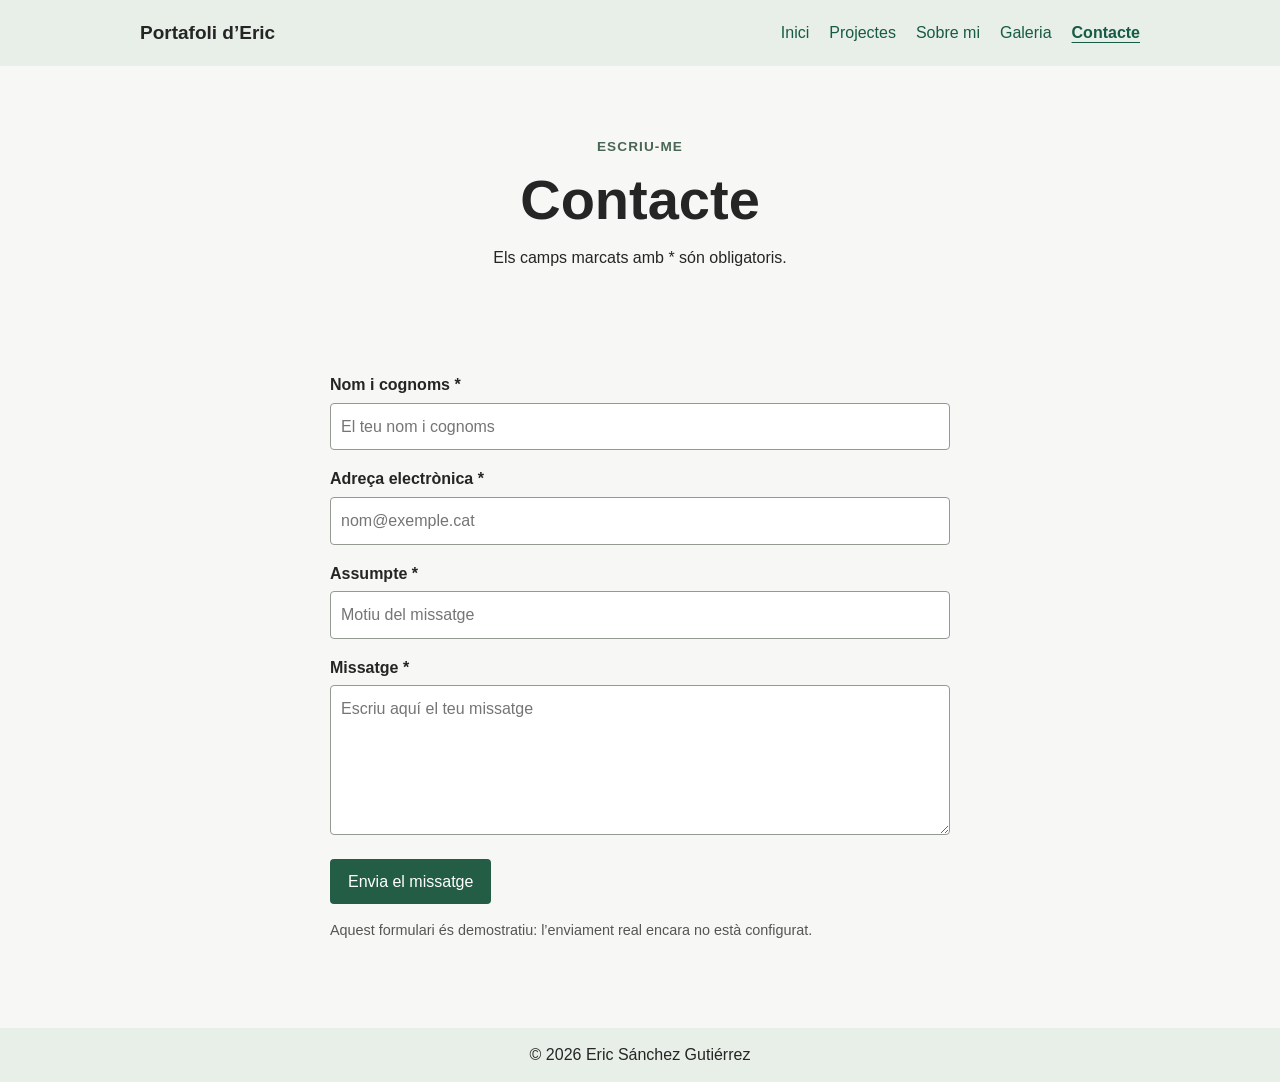
==== contacte.html @ 4e9a62b4 "Web casi sencera" ====
<!DOCTYPE html>
<html lang="ca">
<head>
    <meta charset="UTF-8">
    <meta name="viewport" content="width=device-width, initial-scale=1">
    <meta name="description" content="Contacta amb l'Eric a través del formulari del seu portafoli.">
    <title>Contacte | Portafoli d'Eric</title>
    <link rel="stylesheet" href="css/styles.css">
</head>
<body>
    <header class="site-header">
        <a class="brand" href="index.html">Portafoli d’Eric</a>
        <nav aria-label="Navegació principal">
            <a href="index.html">Inici</a>
            <a href="projectes.html">Projectes</a>
            <a href="sobre-mi.html">Sobre mi</a>
            <a href="galeria.html">Galeria</a>
            <a href="contacte.html" aria-current="page">Contacte</a>
        </nav>
    </header>

    <main>
        <section class="page-heading">
            <p class="eyebrow">Escriu-me</p>
            <h1>Contacte</h1>
            <p>Els camps marcats amb * són obligatoris.</p>
        </section>

        <section class="content-section">
            <form class="contact-form">
                <div class="form-field">
                    <label for="nom">Nom i cognoms *</label>
                    <input id="nom" name="nom" type="text" placeholder="El teu nom i cognoms" minlength="2" maxlength="80" required>
                </div>
                <div class="form-field">
                    <label for="email">Adreça electrònica *</label>
                    <input id="email" name="email" type="email" placeholder="nom@exemple.cat" maxlength="120" required>
                </div>
                <div class="form-field">
                    <label for="assumpte">Assumpte *</label>
                    <input id="assumpte" name="assumpte" type="text" placeholder="Motiu del missatge" minlength="3" maxlength="100" required>
                </div>
                <div class="form-field">
                    <label for="missatge">Missatge *</label>
                    <textarea id="missatge" name="missatge" placeholder="Escriu aquí el teu missatge" minlength="10" maxlength="1000" required></textarea>
                </div>
                <button class="button" type="submit">Envia el missatge</button>
                <p class="form-note">Aquest formulari és demostratiu: l’enviament real encara no està configurat.</p>
            </form>
        </section>
    </main>

    <footer class="site-footer">
        <p>© 2026 Eric Sánchez Gutiérrez</p>
    </footer>
</body>
</html>
---- css/styles.css ----
/* Estils compartits per a totes les pàgines del portafoli. */
:root {
    font-family: Arial, Helvetica, sans-serif;
    color: #252525;
    background: #f7f7f5;
    font-synthesis: none;
    line-height: 1.6;
}

* {
    box-sizing: border-box;
}

body {
    min-width: 320px;
    margin: 0;
}

a {
    color: #165b45;
}

a:hover {
    color: #a74727;
}

a:focus-visible,
button:focus-visible,
input:focus-visible,
textarea:focus-visible {
    outline: 3px solid #d8793f;
    outline-offset: 2px;
}

.site-header {
    display: flex;
    align-items: center;
    justify-content: space-between;
    gap: 20px;
    padding: 18px max(24px, calc((100% - 1000px) / 2));
    background: #e8eee8;
}

.brand {
    color: #252525;
    font-size: 19px;
    font-weight: bold;
    text-decoration: none;
}

nav {
    display: flex;
    flex-wrap: wrap;
    gap: 10px 20px;
}

nav a {
    text-decoration: none;
}

nav a[aria-current="page"] {
    font-weight: bold;
    text-decoration: underline;
    text-underline-offset: 4px;
}

.intro,
.page-heading {
    padding: 70px 24px 48px;
    text-align: center;
}

.intro {
    background: #e2eee6;
}

.intro h1,
.page-heading h1 {
    margin: 0 0 12px;
    font-size: clamp(2.2rem, 6vw, 3.5rem);
    line-height: 1.15;
}

.intro > p:not(.eyebrow),
.page-heading > p:not(.eyebrow) {
    max-width: 620px;
    margin: 0 auto 22px;
}

.eyebrow {
    margin: 0 0 10px;
    color: #4a6656;
    font-size: 0.85rem;
    font-weight: bold;
    letter-spacing: 0.08em;
    text-transform: uppercase;
}

.button {
    display: inline-block;
    padding: 10px 18px;
    border: 0;
    border-radius: 4px;
    background: #235d46;
    color: white;
    font: inherit;
    text-decoration: none;
    cursor: pointer;
}

.button:hover {
    background: #174430;
    color: white;
}

.content-section {
    width: min(900px, calc(100% - 40px));
    margin: 0 auto;
    padding: 32px 0;
}

.content-section > h2 {
    margin-top: 0;
}

.simple-grid {
    display: flex;
    flex-wrap: wrap;
    gap: 18px;
}

.social-section {
    padding-top: 8px;
}

.social-links {
    display: flex;
    flex-wrap: wrap;
    gap: 12px;
    margin: 0;
    padding: 0;
    list-style: none;
}

.social-links li {
    display: flex;
    flex: 1 1 180px;
    align-items: center;
    gap: 9px;
    padding: 12px;
    border: 1px solid #d8ded8;
    border-radius: 5px;
    background: white;
    font-weight: bold;
}

.social-icon {
    flex: 0 0 24px;
    width: 24px;
    height: 24px;
}

.instagram-icon {
    fill: none;
    stroke: #c13584;
    stroke-width: 2;
}

.instagram-icon .icon-dot {
    fill: #c13584;
    stroke: none;
}

.linkedin-icon {
    fill: #0a66c2;
}

.github-icon {
    fill: #252525;
}

.card {
    flex: 1 1 280px;
    padding: 22px;
    border: 1px solid #d8ded8;
    border-radius: 6px;
    background: white;
}

.card h2,
.card h3 {
    margin-top: 0;
}

.text-link {
    display: inline-block;
    margin-top: 8px;
}

.project-image {
    margin: 20px 0;
}

.project-image img {
    display: block;
    width: 100%;
    height: auto;
    border: 1px solid #d8ded8;
    border-radius: 4px;
}

.project-image figcaption {
    margin-top: 6px;
    color: #555;
    font-size: 0.9rem;
}

.table-wrap {
    overflow-x: auto;
}

table {
    width: 100%;
    border-collapse: collapse;
    background: white;
}

th,
td {
    padding: 12px;
    border: 1px solid #cbd3cb;
    text-align: left;
}

th {
    background: #e2eee6;
}

tbody tr:hover {
    background: #f0f5f0;
}

/* La galeria utilitza Flexbox i manté la proporció de les imatges. */
.gallery {
    display: flex;
    flex-wrap: wrap;
    gap: 16px;
}

.gallery figure {
    flex: 1 1 260px;
    min-width: 0;
    margin: 0;
    overflow: hidden;
    border: 1px solid #d8ded8;
    border-radius: 5px;
    background: white;
}

.gallery img {
    display: block;
    width: 100%;
    aspect-ratio: 16 / 10;
    object-fit: cover;
    transition: transform 180ms ease;
}

.gallery figure:hover img {
    transform: scale(1.04);
}

.gallery figcaption {
    padding: 8px 12px;
}

.contact-form {
    max-width: 620px;
    margin: 0 auto;
}

.form-field {
    margin-bottom: 16px;
}

.form-field label {
    display: block;
    margin-bottom: 5px;
    font-weight: bold;
}

.form-field input,
.form-field textarea {
    width: 100%;
    padding: 10px;
    border: 1px solid #929a92;
    border-radius: 4px;
    background: white;
    color: inherit;
    font: inherit;
}

.form-field textarea {
    min-height: 150px;
    resize: vertical;
}

.form-field input:focus,
.form-field textarea:focus {
    border-color: #235d46;
}

.form-field input:invalid:not(:placeholder-shown),
.form-field textarea:invalid:not(:placeholder-shown) {
    border-color: #ae342d;
}

.form-note {
    color: #555;
    font-size: 0.9rem;
}

.site-footer {
    margin-top: 40px;
    padding: 14px 20px;
    background: #e8eee8;
    text-align: center;
}

.site-footer p {
    margin: 0;
}

/* En pantalles estretes, el menú passa a dues línies i els blocs ocupen l'ample disponible. */
@media (max-width: 700px) {
    .site-header {
        align-items: flex-start;
        flex-direction: column;
        padding: 16px 20px;
    }

    nav {
        gap: 8px 14px;
    }

    .intro,
    .page-heading {
        padding: 48px 20px 34px;
    }

    .content-section {
        width: min(100% - 32px, 600px);
        padding: 24px 0;
    }

    .gallery figure {
        flex-basis: 220px;
    }
}

@media (max-width: 480px) {
    .gallery figure {
        flex-basis: 100%;
    }

    th,
    td {
        padding: 9px;
    }
}
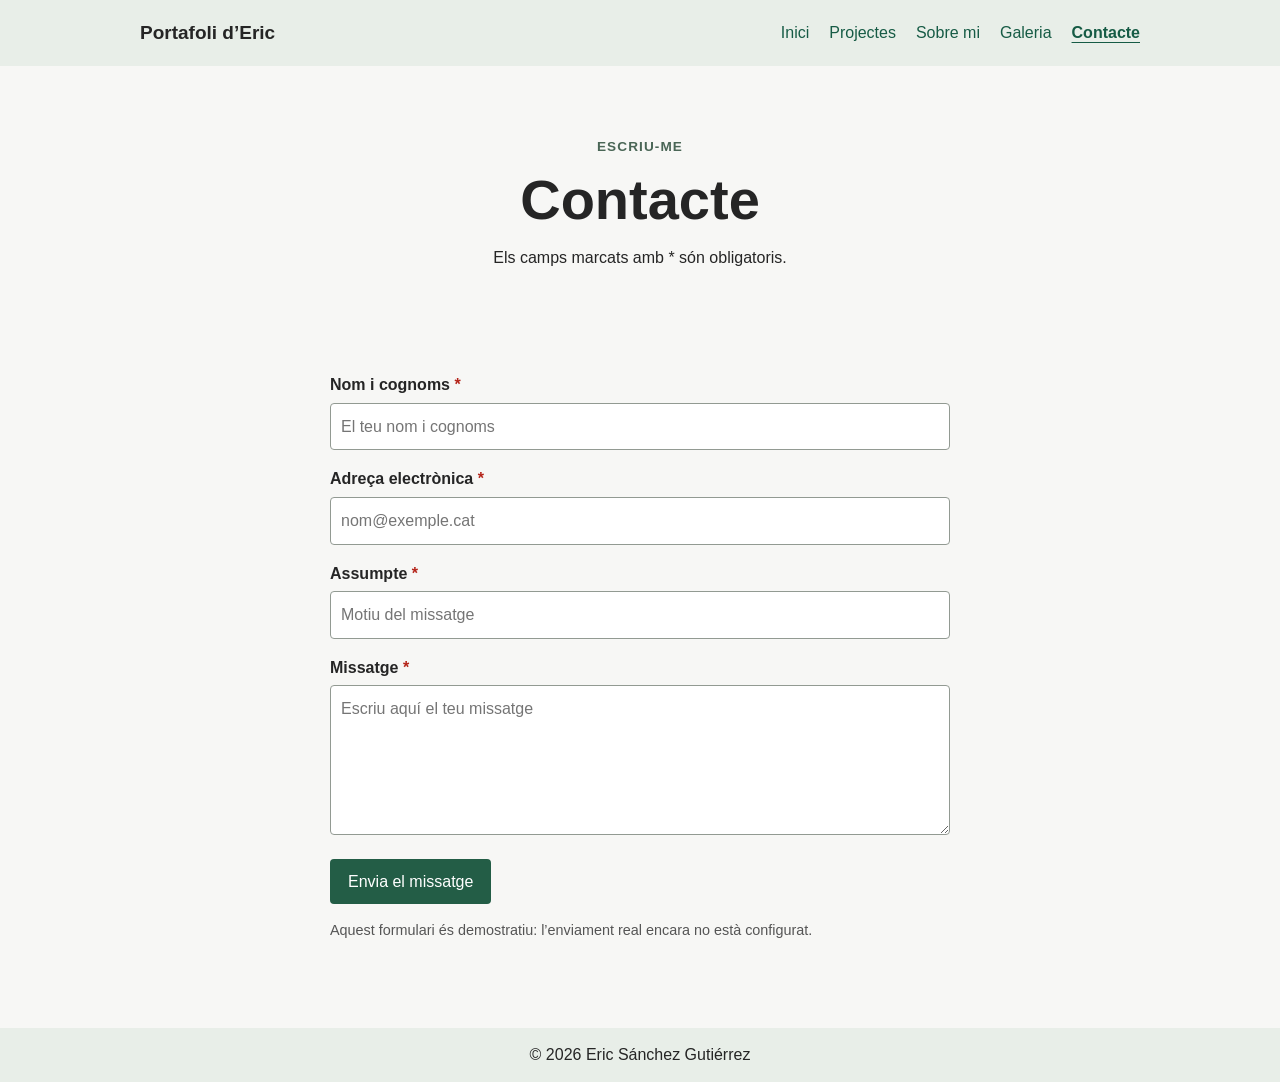
==== commit d363016d: "mas canvios de links" ====
--- a/contacte.html
+++ b/contacte.html
@@ -29,19 +29,19 @@
         <section class="content-section">
             <form class="contact-form">
                 <div class="form-field">
-                    <label for="nom">Nom i cognoms *</label>
+                    <label for="nom">Nom i cognoms <span class="required-mark">*</span></label>
                     <input id="nom" name="nom" type="text" placeholder="El teu nom i cognoms" minlength="2" maxlength="80" required>
                 </div>
                 <div class="form-field">
-                    <label for="email">Adreça electrònica *</label>
+                    <label for="email">Adreça electrònica <span class="required-mark">*</span></label>
                     <input id="email" name="email" type="email" placeholder="nom@exemple.cat" maxlength="120" required>
                 </div>
                 <div class="form-field">
-                    <label for="assumpte">Assumpte *</label>
+                    <label for="assumpte">Assumpte <span class="required-mark">*</span></label>
                     <input id="assumpte" name="assumpte" type="text" placeholder="Motiu del missatge" minlength="3" maxlength="100" required>
                 </div>
                 <div class="form-field">
-                    <label for="missatge">Missatge *</label>
+                    <label for="missatge">Missatge <span class="required-mark">*</span></label>
                     <textarea id="missatge" name="missatge" placeholder="Escriu aquí el teu missatge" minlength="10" maxlength="1000" required></textarea>
                 </div>
                 <button class="button" type="submit">Envia el missatge</button>
--- a/css/styles.css
+++ b/css/styles.css
@@ -5,6 +5,7 @@
     background: #f7f7f5;
     font-synthesis: none;
     line-height: 1.6;
+    overscroll-behavior: none;
 }
 
 * {
@@ -12,8 +13,17 @@
 }
 
 body {
+    display: flex;
+    min-height: 100vh;
+    min-height: 100dvh;
     min-width: 320px;
+    flex-direction: column;
     margin: 0;
+    background: #f7f7f5;
+}
+
+main {
+    flex: 1;
 }
 
 a {
@@ -143,15 +153,36 @@
 }
 
 .social-links li {
-    display: flex;
     flex: 1 1 180px;
-    align-items: center;
-    gap: 9px;
-    padding: 12px;
     border: 1px solid #d8ded8;
     border-radius: 5px;
     background: white;
+    transition: border-color 180ms ease, box-shadow 180ms ease, transform 180ms ease;
+}
+
+.social-links li:hover,
+.social-links li:focus-within {
+    transform: translateY(-2px);
+    border-color: #a9b9ab;
+    box-shadow: 0 4px 12px rgb(37 37 37 / 12%);
+}
+
+.social-link {
+    display: flex;
+    align-items: center;
+    gap: 9px;
+    width: 100%;
+    height: 100%;
+    padding: 12px;
+    color: inherit;
     font-weight: bold;
+    text-decoration: none;
+    transition: background-color 180ms ease;
+}
+
+.social-link:hover {
+    color: inherit;
+    background: #e2eee6;
 }
 
 .social-icon {
@@ -286,6 +317,10 @@
     display: block;
     margin-bottom: 5px;
     font-weight: bold;
+}
+
+.required-mark {
+    color: #b42318;
 }
 
 .form-field input,
